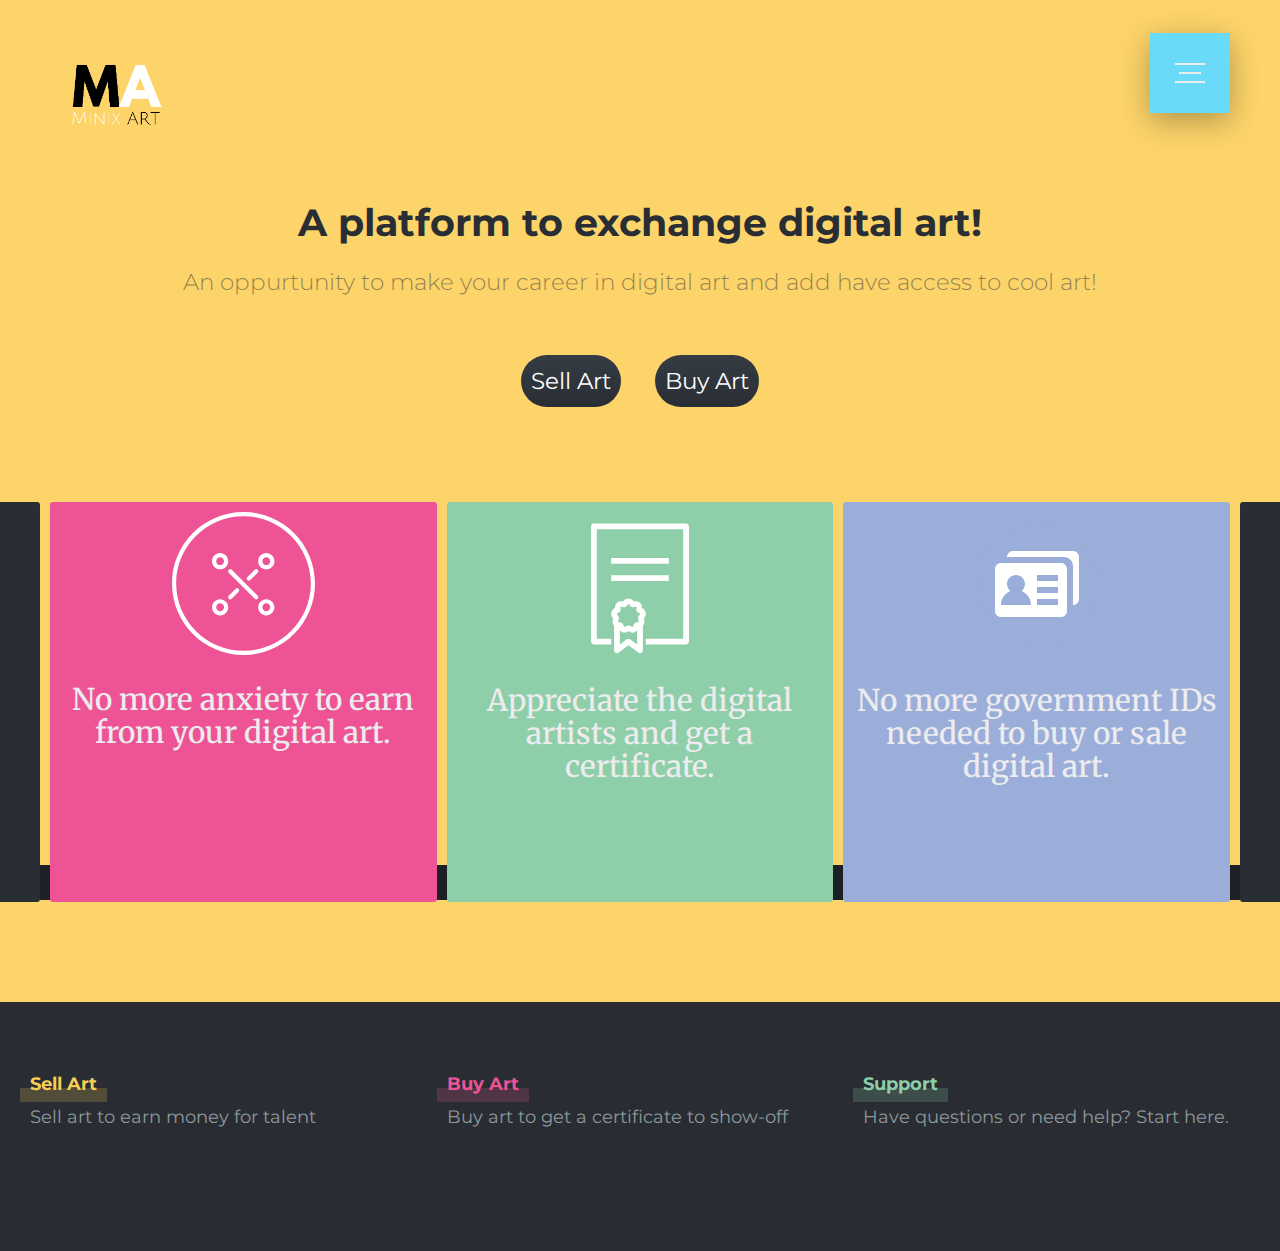
==== index.html @ 0205d8c0 "Added via upload" ====
<!DOCTYPE html>
<html lang="en">

<head>
  <meta charset="UTF-8">
  <meta http-equiv="X-UA-Compatible" content="IE=edge">
  <meta name="viewport" content="width=device-width, initial-scale=1.0">
  <title>Minix-Art</title>
  <link rel="stylesheet" href="https://maxcdn.bootstrapcdn.com/bootstrap/3.4.0/css/bootstrap.min.css">
  <link rel="icon" href="./assets/MINIX-Art_icon.png">
  <script src="https://ajax.googleapis.com/ajax/libs/jquery/3.4.1/jquery.min.js"></script>

  <script src="https://maxcdn.bootstrapcdn.com/bootstrap/3.4.0/js/bootstrap.min.js"></script>
  <link rel="stylesheet" href="https://cdnjs.cloudflare.com/ajax/libs/animate.css/4.1.1/animate.min.css" />
  <link rel="stylesheet" href="https://cdnjs.cloudflare.com/ajax/libs/font-awesome/4.7.0/css/font-awesome.min.css">
  <link rel="stylesheet" href="./style/footer.css">
  <link rel="stylesheet" href="./style/nav.css">
  <link rel="stylesheet" href="./style/minix-art.css">

</head>

<body>


  <a href="#" class="logo">
    <img src="./assets/MINIX_Art_Logo-removebg-preview.png" alt="">
  </a>

  <input class="menu-icon" type="checkbox" id="menu-icon" name="menu-icon" />
  <label for="menu-icon"></label>
  <nav class="nav">
    <ul class="pt-5">
      <li><a href="#">Work</a></li>
      <li><a href="#">Studio</a></li>
      <li><a href="#">News</a></li>
      <li><a href="#">Contacts</a></li>
    </ul>
  </nav>


  <div class="ma_box-main">
    <h2 class="ma_title animate__animated animate__bounceInLeft ">A platform to exchange digital art!</h2>
    <div class="ma_note animate__animated animate__slideInRight">
      An oppurtunity to make your career in digital art and add have access to cool art!</div>
    <a class="ma_button btn animate__animated animate__lightSpeedInLeft" href="/Minix-Art/sell">Sell Art</a>
    <a class="ma_button btn animate__animated animate__lightSpeedInRight" href="/Minix-Art/buy">Buy Art</a>
  </div>
  <div class="owl-carousel owl-theme animate__animated animate__slideInDown">
    <div class="item" id="item1">
      <svg id="s1" height="143" viewBox="0 0 512 512">
        <path
          d="M172.34 205c-16.01 0-29.03-13.02-29.03-29.03s13.02-29.03 29.03-29.03 29.03 13.02 29.03 29.03S188.35 205 172.34 205zm0-43.15c-7.78 0-14.12 6.33-14.12 14.12s6.33 14.12 14.12 14.12c7.78 0 14.12-6.33 14.12-14.12s-6.34-14.12-14.12-14.12zM172.34 370.23c-16.01 0-29.03-13.02-29.03-29.03s13.02-29.03 29.03-29.03 29.03 13.02 29.03 29.03-13.02 29.03-29.03 29.03zm0-43.15c-7.78 0-14.12 6.33-14.12 14.12s6.33 14.12 14.12 14.12c7.78 0 14.12-6.33 14.12-14.12s-6.34-14.12-14.12-14.12zM337.62 370.23c-16 0-29.03-13.02-29.03-29.03s13.02-29.03 29.03-29.03 29.03 13.02 29.03 29.03-13.02 29.03-29.03 29.03zm0-43.15c-7.78 0-14.12 6.33-14.12 14.12s6.33 14.12 14.12 14.12 14.12-6.33 14.12-14.12-6.34-14.12-14.12-14.12zM337.62 205c-16 0-29.03-13.02-29.03-29.03s13.02-29.03 29.03-29.03 29.03 13.02 29.03 29.03S353.63 205 337.62 205zm0-43.15c-7.78 0-14.12 6.33-14.12 14.12s6.33 14.12 14.12 14.12 14.12-6.33 14.12-14.12-6.34-14.12-14.12-14.12zM296.36 310.48l-93.3-93.3a7.454 7.454 0 0 1 10.54-10.54l93.3 93.3a7.454 7.454 0 0 1 0 10.54 7.436 7.436 0 0 1-10.54 0zM275.19 245.81c-1.91 0-3.82-.73-5.27-2.18a7.454 7.454 0 0 1 0-10.54l26.44-26.45a7.454 7.454 0 0 1 10.54 10.54l-26.44 26.45a7.452 7.452 0 0 1-5.27 2.18zM203.06 310.48a7.454 7.454 0 0 1 0-10.54l25.05-25.05a7.454 7.454 0 0 1 10.54 10.54l-25.05 25.05a7.436 7.436 0 0 1-10.54 0z">
        </path>
        <path
          d="M256 512C114.84 512 0 397.16 0 256S114.84 0 256 0s256 114.84 256 256-114.84 256-256 256zm0-497.09C123.06 14.91 14.91 123.06 14.91 256S123.06 497.09 256 497.09 497.09 388.94 497.09 256 388.94 14.91 256 14.91z">
        </path>
      </svg>
      <h2>No more anxiety to earn from your digital art.</h2>

    </div>
    <div class="item" id="item2">
      <svg xmlns="http://www.w3.org/2000/svg" x="0px" y="0px" width="144" height="144" viewBox="0 0 172 172"
        style="fill: white;">
        <g fill="none" fill-rule="nonzero" stroke="none" stroke-width="1" stroke-linecap="butt" stroke-linejoin="miter"
          stroke-miterlimit="10" stroke-dasharray="" stroke-dashoffset="0" font-family="none" font-weight="none"
          font-size="none" text-anchor="none" style="mix-blend-mode: normal">
          <path d="M0,172v-172h172v172z" fill="#8ecea8"></path>
          <g fill="#ffffff">
            <path
              d="M30.315,13.76c-1.63937,0.30906 -2.82187,1.76031 -2.795,3.44v137.6c0,1.89469 1.54531,3.44 3.44,3.44h20.64v-6.88h-17.2v-130.72h103.2v130.72h-44.72v6.88h48.16c1.89469,0 3.44,-1.54531 3.44,-3.44v-137.6c0,-1.89469 -1.54531,-3.44 -3.44,-3.44h-110.08c-0.1075,0 -0.215,0 -0.3225,0c-0.1075,0 -0.215,0 -0.3225,0zM51.6,55.04v6.88h68.8v-6.88zM51.6,75.68v6.88h68.8v-6.88zM72.24,103.2c-2.66062,0 -4.85094,1.47813 -6.45,3.5475c-2.39187,-0.52406 -4.97187,-0.40312 -7.095,1.29c-2.10969,1.69313 -2.66062,4.3 -2.58,6.7725c-2.23062,1.22281 -4.07156,3.06375 -4.515,5.6975c-0.43,2.60688 0.73906,4.91813 2.365,6.7725c-0.9675,2.44563 -1.06156,5.17344 0.215,7.31c0.22844,0.38969 0.56438,0.645 0.86,0.9675v29.5625c-0.01344,1.30344 0.71219,2.49938 1.88125,3.09063c1.15563,0.59125 2.55313,0.48375 3.60125,-0.29563l11.7175,-8.815l11.7175,8.815c1.04813,0.77938 2.44563,0.88688 3.60125,0.29563c1.16906,-0.59125 1.89469,-1.78719 1.88125,-3.09063v-29.5625c0.29563,-0.3225 0.63156,-0.57781 0.86,-0.9675c1.49156,-2.48594 1.16906,-5.02562 0.215,-7.31c1.62594,-1.85437 2.795,-4.16562 2.365,-6.7725c-0.44344,-2.63375 -2.28437,-4.47469 -4.515,-5.6975c0.08063,-2.4725 -0.47031,-5.07937 -2.58,-6.7725c-2.12312,-1.69312 -4.70312,-1.81406 -7.095,-1.29c-1.55875,-1.97531 -3.74906,-3.5475 -6.45,-3.5475zM79.12,107.3925c0.14781,0.1075 0.43,0.3225 0.3225,0.215l-0.1075,0.1075c-0.06719,-0.1075 -0.14781,-0.215 -0.215,-0.3225zM72.24,110.08c1.10188,0 1.20938,0.20156 1.505,1.075c0.17469,0.52406 0.47031,1.00781 0.86,1.3975c0.17469,0.17469 0.38969,0.40313 1.29,0.86c0.90031,0.45688 1.65281,0.43 1.8275,0.43c0.63156,0.02688 1.27656,-0.12094 1.8275,-0.43c0.51063,-0.30906 1.43781,-0.40312 1.935,0c0.57781,0.47031 0.57781,0.63156 0.215,1.72c-0.13437,0.37625 -0.215,0.77938 -0.215,1.1825c0,0.47031 0.24188,0.5375 0.43,0.9675c0.12094,1.54531 1.26313,2.83531 2.795,3.1175c0.5375,0.09406 1.19594,0.7525 1.29,1.29c0.09406,0.59125 -0.24187,1.30344 -0.7525,1.6125c-0.99437,0.63156 -1.6125,1.72 -1.6125,2.9025v1.075c-0.01344,0.72563 0.215,1.45125 0.645,2.0425c0.09406,0.13438 0.24188,1.505 0.1075,1.72c-0.30906,0.51063 -1.02125,0.84656 -1.6125,0.7525c-1.26312,-0.22844 -2.55312,0.26875 -3.3325,1.29c0,0.04031 0,0.06719 0,0.1075c-0.12094,0.09406 -0.06719,0.08063 -0.215,0.215c-0.04031,0.04031 -0.06719,-0.04031 -0.1075,0c-0.68531,0.645 -1.06156,1.53188 -1.075,2.4725c0,0.91375 0,0.92719 -0.7525,1.1825c-0.14781,0.06719 -0.29562,0.13438 -0.43,0.215c-0.02687,-0.01344 0.06719,0 -0.1075,0c-0.22844,0 -0.90031,-0.25531 -1.3975,-0.7525c-0.65844,-0.645 -1.55875,-0.99437 -2.4725,-0.9675h-1.29c-0.91375,-0.02687 -1.81406,0.3225 -2.4725,0.9675c-0.56437,0.56438 -1.1825,0.79281 -1.935,0.5375c-0.41656,-0.22844 -0.7525,-0.69875 -0.7525,-1.1825c0,-0.65844 -0.3225,-1.54531 -0.7525,-2.15c-0.38969,-0.55094 -0.73906,-0.81969 -0.9675,-0.9675c-0.79281,-0.79281 -1.90812,-1.15562 -3.01,-0.9675c-0.59125,0.09406 -1.30344,-0.24187 -1.6125,-0.7525c-0.40312,-0.68531 -0.5375,-0.94062 0,-1.6125c0.48375,-0.60469 0.7525,-1.37062 0.7525,-2.15v-1.075c0,-1.1825 -0.61812,-2.27094 -1.6125,-2.9025c-0.51062,-0.30906 -0.84656,-1.02125 -0.7525,-1.6125c0.09406,-0.5375 0.7525,-1.19594 1.29,-1.29c1.53188,-0.28219 2.67406,-1.57219 2.795,-3.1175c0.18813,-0.43 0.43,-0.49719 0.43,-0.9675c0,-0.40312 -0.08062,-0.80625 -0.215,-1.1825c-0.36281,-1.08844 -0.36281,-1.24969 0.215,-1.72c0.49719,-0.40312 1.42438,-0.30906 1.935,0c1.06156,0.61813 2.37844,0.61813 3.44,0c0.04031,0 0.06719,0 0.1075,0c0.04031,-0.04031 0.06719,-0.06719 0.1075,-0.1075c0.06719,-0.02687 0.14781,-0.06719 0.215,-0.1075c0.90031,-0.37625 1.6125,-1.11531 1.935,-2.0425c0.17469,-0.5375 0.9675,-1.075 1.505,-1.075zM61.92,141.255c0.77938,0.99438 1.72,1.78719 2.9025,2.2575c0.04031,0.04031 0.06719,0.06719 0.1075,0.1075c2.60688,0.87344 5.11969,0.1075 7.2025,-1.1825c0.02688,-0.01344 0.08063,0.01344 0.1075,0h0.645c1.22281,0.71219 2.31125,1.72 3.87,1.72c0.59125,0 1.77375,-0.25531 2.795,-0.645c0.05375,-0.05375 0.14781,-0.08062 0.215,-0.1075c0.06719,-0.02687 0.14781,0.04031 0.215,0v-0.1075c1.06156,-0.44344 1.90813,-1.11531 2.58,-1.935v16.8775l-8.2775,-6.235c-1.20937,-0.90031 -2.87562,-0.90031 -4.085,0l-8.2775,6.235z">
            </path>
          </g>
        </g>
      </svg>
      <h2>Appreciate the digital artists and get a certificate.</h2>
    </div>

    <div class="item" id="item3">
      <svg xmlns="http://www.w3.org/2000/svg" x="0px" y="0px" width="144" height="144" viewBox="0 0 172 172"
        style=" fill:#ffffff;">
        <g transform="">
          <g fill="none" fill-rule="nonzero" stroke="none" stroke-width="1" stroke-linecap="butt"
            stroke-linejoin="miter" stroke-miterlimit="10" stroke-dasharray="" stroke-dashoffset="0" font-family="none"
            font-weight="none" font-size="none" text-anchor="none" style="mix-blend-mode: normal">
            <path d="M0,172v-172h172v172z" fill="#9baed9"></path>
            <g>
              <circle cx="24" cy="24" transform="scale(3.58333,3.58333)" r="20" fill="#9baed9"></circle>
              <path
                d="M114.66667,60.91667h-71.66667c-3.95958,0 -7.16667,3.20708 -7.16667,7.16667v50.16667c0,3.95958 3.20708,7.16667 7.16667,7.16667h71.66667c3.95958,0 7.16667,-3.20708 7.16667,-7.16667v-50.16667c0,-3.95958 -3.20708,-7.16667 -7.16667,-7.16667zM43,111.08333c0,-7.568 4.7085,-14.00725 11.34483,-16.63383c-2.52625,-1.96725 -4.17817,-5.00233 -4.17817,-8.4495c0,-5.93758 4.81242,-10.75 10.75,-10.75c5.93758,0 10.75,4.81242 10.75,10.75c0,3.44717 -1.65192,6.48225 -4.17817,8.4495c6.63633,2.62658 11.34483,9.06583 11.34483,16.63383zM111.08333,111.08333h-25.08333v-7.16667h25.08333zM111.08333,96.75h-25.08333v-7.16667h25.08333zM111.08333,82.41667h-25.08333v-7.16667h25.08333z"
                fill="#ffffff"></path>
              <path
                d="M129,46.58333h-71.66667c-3.95958,0 -7.16667,3.20708 -7.16667,7.16667h68.08333c5.93758,0 10.75,4.81242 10.75,10.75v46.58333c3.95958,0 7.16667,-3.20708 7.16667,-7.16667v-50.16667c0,-3.95958 -3.20708,-7.16667 -7.16667,-7.16667z"
                fill="#ffffff"></path>
            </g>
            <path d="" fill="none"></path>
            <path d="" fill="none"></path>
          </g>
        </g>
      </svg>
      <h2>No more government IDs needed to buy or sale digital art.</h2>
    </div>

    <div class="item" id="item4">
      <svg xmlns="http://www.w3.org/2000/svg" x="0px" y="0px" width="150" height="150" viewBox="0 0 172 172"
        style=" fill:#ffffff;">
        <g fill="none" fill-rule="nonzero" stroke="none" stroke-width="1" stroke-linecap="butt" stroke-linejoin="miter"
          stroke-miterlimit="10" stroke-dasharray="" stroke-dashoffset="0" font-family="none" font-weight="none"
          font-size="none" text-anchor="none" style="mix-blend-mode: normal">
          <path d="M0,172v-172h172v172z" fill="#292e34"></path>
          <g fill="#ffffff">
            <path
              d="M86,11.46667c-1.44207,0.0045 -2.82948,0.55227 -3.88567,1.53411c-0.00747,0.00372 -0.01494,0.00745 -0.0224,0.0112l-60.60312,33.04505c-0.90568,0.23554 -1.73994,0.68919 -2.42995,1.32135l-0.03359,0.0224v0.0112c-1.16235,1.08285 -1.82332,2.59943 -1.82526,4.18802c0,3.16643 2.5669,5.73333 5.73333,5.73333v80.26667c0,6.33533 5.13133,11.46667 11.46667,11.46667h103.2c6.33533,0 11.46667,-5.13133 11.46667,-11.46667v-80.26667c3.16643,0 5.73333,-2.5669 5.73333,-5.73333c-0.00194,-1.58859 -0.6629,-3.10517 -1.82526,-4.18802c0,-0.00373 0,-0.00747 0,-0.0112l-0.0224,-0.0112c-0.69202,-0.6378 -1.5304,-1.09545 -2.44114,-1.33255l-60.60312,-33.04505l-0.0224,-0.0112c-1.0562,-0.98184 -2.44361,-1.52961 -3.88567,-1.53411zM80.26667,48.73333h11.46667v9.1263c10.17667,1.79453 17.03571,8.45953 17.35677,17.55833h-11.80261c-0.5848,-4.74147 -4.99194,-7.89453 -11.06354,-7.89453c-6.278,0 -10.42526,2.91074 -10.42526,7.48021c0,3.698 2.85869,5.81584 9.88776,7.31224l7.23386,1.54531c12.0572,2.53413 17.25599,7.73229 17.25599,17.04323c-0.00573,10.4232 -6.91324,17.32193 -18.44297,19.04766v9.04792h-11.46667v-9.01433c-11.0768,-1.62253 -18.04737,-8.15002 -18.44297,-17.79349h12.13854c0.5848,4.86187 5.48366,7.98411 12.55286,7.98411c6.52453,0 11.14192,-3.16364 11.14192,-7.69297c0,-3.82413 -2.99647,-6.02099 -10.35808,-7.60339l-7.81614,-1.66849c-10.93347,-2.2876 -16.29297,-7.97695 -16.29297,-17.12161c0,-9.60333 6.61349,-16.37314 17.07683,-18.20781z">
            </path>
          </g>
        </g>
      </svg>
      <h2>Fast and secure bank transfers.</h2>
    </div>
    <!-- #80cee1 -->
  </div>




  <footer class="footer animate__animated animate__animated animate__bounceInLeft">
    <div class="footer__box">
      <div class="footer__row">
        <div class="footer__section col-lg-4 col-md-6 col-xs-12  animate__animated animate__tada">
          <a href="/Minix-Art/sell" class="footer__section-title footer__section-title--style1 ">Sell Art</a>
          <div class="footer__section-note">Sell art to earn money for talent</div>
        </div>

        <div class="footer__section col-lg-4 col-md-6 col-xs-12 animate__animated animate__tada">
          <a href="#" class="footer__section-title footer__section-title--style3">Buy Art</a>
          <div class="footer__section-note"> Buy art to get a certificate to show-off </div>
        </div>
        <div class="footer__section col-lg-4 col-md-6 col-xs-12 animate__animated animate__tada">
          <a href="mailto:rahilsalecha12@gmail.com" target="_blank"
            class="footer__section-title footer__section-title--style2">Support</a>
          <div class="footer__section-note">Have questions or need help? Start here.
          </div>
        </div>
      </div>
    </div>
    <div class="footer_rights animate__animated animate__tada">By: Minix-Developers (Rahil Salecha)</div>
  </footer>



  <script src="https://cdnjs.cloudflare.com/ajax/libs/jquery/3.6.0/jquery.min.js"
    integrity="sha512-894YE6QWD5I59HgZOGReFYm4dnWc1Qt5NtvYSaNcOP+u1T9qYdvdihz0PPSiiqn/+/3e7Jo4EaG7TubfWGUrMQ=="
    crossorigin="anonymous" referrerpolicy="no-referrer"></script>
  <script src="https://cdnjs.cloudflare.com/ajax/libs/OwlCarousel2/2.3.4/owl.carousel.min.js"
    integrity="sha512-bPs7Ae6pVvhOSiIcyUClR7/q2OAsRiovw4vAkX+zJbw3ShAeeqezq50RIIcIURq7Oa20rW2n2q+fyXBNcU9lrw=="
    crossorigin="anonymous" referrerpolicy="no-referrer"></script>
  <link rel="stylesheet" href="https://cdnjs.cloudflare.com/ajax/libs/OwlCarousel2/2.3.4/assets/owl.carousel.min.css"
    integrity="sha512-tS3S5qG0BlhnQROyJXvNjeEM4UpMXHrQfTGmbQ1gKmelCxlSEBUaxhRBj/EFTzpbP4RVSrpEikbmdJobCvhE3g=="
    crossorigin="anonymous" referrerpolicy="no-referrer" />
  <script src="owl-carousel.js"></script>
</body>

</html>
---- style/footer.css ----
.footer {
    padding: 70px 0;
    background-color: #292d33;
    position:relative;
    bottom:0;
    width:100%;
  }
  
  .footer__box {
    margin-right: auto;
    margin-left: auto;
    padding-right: 15px;
    padding-left: 15px
  }
  
 .footer__row {
    display: -webkit-flex;
    display: flex;
    -webkit-flex-wrap: wrap;
    flex-wrap: wrap;
    margin-top: -70px;
    margin-bottom: 52px
  }
  
  .footer__section {
    margin-top: 70px
  }
  
  .footer__section-title {
    transition: opacity .2s ease-in-out;
    position: relative;
    display: inline-block;
    margin-bottom: 10px;
    text-decoration: none;
    color: #fff;
    font-size: 18px;
    font-weight: 700;
    line-height: 1.27778em
  }
  
  .footer__section-title:hover {
    opacity: .7
  }
  
  .footer__section-title:before {
    position: absolute;
    right: -10px;
    bottom: -6px;
    left: -10px;
    height: 14px;
    content: ""
  }
  
  .footer__section-title--style1 {
    color: #f6ce55
  }
  .footer__section-title--style1:before {
    background-color: rgba(246, 206, 85, .2)
  }
  .footer__section-title--style1:hover{
    color: rgba(246, 206, 85, .7);
    text-decoration: none;
  }
  
  .footer__section-title--style2 {
    color: #8ecea8
  }
  .footer__section-title--style2:before {
    background-color: rgba(142, 206, 168, .2)
  }
  .footer__section-title--style2:hover {
    color: rgba(142, 206, 168, .7);
    text-decoration: none;
  }
  
  
  
  .footer__section-title--style3 {
    color: #ee5495
  }
  .footer__section-title--style3:before {
    background-color: rgba(238, 84, 149, .2)
  }
  .footer__section-title--style3:hover {
    color: rgba(238, 84, 149, .7);
    text-decoration: none;
  }
  
  
  
  .footer__section-note {
    color: #8e999b;
    font-size: 18px;
    font-weight: 400;
    line-height: 1.27778em
  }
  .footer_rights{
    width: 100%;
    text-align: center;
    bottom:0;
    position: fixed;
    padding: 5px;
    background-color:#1d2125;
  }
---- style/nav.css ----
@import url('https://fonts.googleapis.com/css2?family=Montserrat:wght@300;400;500;600;700;800;900&display=swap');

.section-center{
  position: absolute;
  top: 50%;
  left: 0;
  display: block;
  width: 100%;
  padding: 0;
  margin: 0;
  z-index: 6;
  text-align: center;
  transform: translateY(-50%);
}

[type="checkbox"]:checked,
[type="checkbox"]:not(:checked){
  position: absolute;
  left: -9999px;
}
.menu-icon:checked + label,
.menu-icon:not(:checked) + label{
  position: fixed;
  top: 63px;
  right: 75px;
  display: block;
  width: 30px;
  height: 30px;
  padding: 0;
  margin: 0;
  cursor: pointer;
  z-index: 10;
}
.menu-icon:checked + label:before,
.menu-icon:not(:checked) + label:before{
  position: absolute;
  content: '';
  display: block;
  width: 30px;
  height: 20px;
  z-index: 20;
  top: 0;
  left: 0;
  border-top: 2px solid #ececee;
  border-bottom: 2px solid #ececee;
  transition: border-width 100ms 1500ms ease, 
              top 100ms 1600ms cubic-bezier(0.23, 1, 0.32, 1),
              height 100ms 1600ms cubic-bezier(0.23, 1, 0.32, 1), 
              background-color 200ms ease,
              transform 200ms cubic-bezier(0.23, 1, 0.32, 1);
}
.menu-icon:checked + label:after,
.menu-icon:not(:checked) + label:after{
  position: absolute;
  content: '';
  display: block;
  width: 22px;
  height: 2px;
  z-index: 20;
  top: 10px;
  right: 4px;
  background-color: #ececee;
  margin-top: -1px;
  transition: width 100ms 1750ms ease, 
              right 100ms 1750ms ease,
              margin-top 100ms ease, 
              transform 200ms cubic-bezier(0.23, 1, 0.32, 1);
}
.menu-icon:checked + label:before{
  top: 10px;
  transform: rotate(45deg);
  height: 2px;
  background-color: #ececee;
  border-width: 0;
  transition: border-width 100ms 340ms ease, 
              top 100ms 300ms cubic-bezier(0.23, 1, 0.32, 1),
              height 100ms 300ms cubic-bezier(0.23, 1, 0.32, 1), 
              background-color 200ms 500ms ease,
              transform 200ms 1700ms cubic-bezier(0.23, 1, 0.32, 1);
}
.menu-icon:checked + label:after{
  width: 30px;
  margin-top: 0;
  right: 0;
  transform: rotate(-45deg);
  transition: width 100ms ease,
              right 100ms ease,  
              margin-top 100ms 500ms ease, 
              transform 200ms 1700ms cubic-bezier(0.23, 1, 0.32, 1);
}

.nav{
  position: fixed;
  top: 33px;
  right: 50px;
  display: block;
  width: 80px;
  height: 80px;
  padding: 0;
  margin: 0;
  z-index: 9;
  overflow: hidden;
  box-shadow: 0 8px 30px 0 rgba(0,0,0,0.3);
  background-color: #69dbf8;
  animation: border-transform 7s linear infinite;
  transition: top 350ms 1100ms cubic-bezier(0.23, 1, 0.32, 1),  
              right 350ms 1100ms cubic-bezier(0.23, 1, 0.32, 1),
              transform 250ms 1100ms ease,
              width 650ms 400ms cubic-bezier(0.23, 1, 0.32, 1),
              height 650ms 400ms cubic-bezier(0.23, 1, 0.32, 1);
}
@keyframes border-transform{
    0%,100% { border-radius: 63% 37% 54% 46% / 55% 48% 52% 45%; } 
  14% { border-radius: 40% 60% 54% 46% / 49% 60% 40% 51%; } 
  28% { border-radius: 54% 46% 38% 62% / 49% 70% 30% 51%; } 
  42% { border-radius: 61% 39% 55% 45% / 61% 38% 62% 39%; } 
  56% { border-radius: 61% 39% 67% 33% / 70% 50% 50% 30%; } 
  70% { border-radius: 50% 50% 34% 66% / 56% 68% 32% 44%; } 
  84% { border-radius: 46% 54% 50% 50% / 35% 61% 39% 65%; } 
}

.menu-icon:checked ~ .nav {
  animation-play-state: paused;
  top: 50%;
  right: 50%;
  transform: translate(50%, -50%);
  width: 200%;
  height: 200%;
  transition: top 350ms 700ms cubic-bezier(0.23, 1, 0.32, 1),  
              right 350ms 700ms cubic-bezier(0.23, 1, 0.32, 1),
              transform 250ms 700ms ease,
              width 750ms 1000ms cubic-bezier(0.23, 1, 0.32, 1),
              height 750ms 1000ms cubic-bezier(0.23, 1, 0.32, 1);
}

.nav ul{
  position: absolute;
  top: 50%;
  left: 0;
  display: block;
  width: 100%;
  padding: 0;
  margin: 0;
  z-index: 6;
  text-align: center;
  transform: translateY(-50%);
  list-style: none;
}
.nav ul li{
  position: relative;
  display: block;
  width: 100%;
  padding: 0;
  margin: 10px 0;
  text-align: center;
  list-style: none;
  pointer-events: none;
  opacity: 0;
  visibility: hidden;
  transform: translateY(30px);
  transition: all 250ms linear;
}
.nav ul li:nth-child(1){
  transition-delay: 200ms;
}
.nav ul li:nth-child(2){
  transition-delay: 150ms;
}
.nav ul li:nth-child(3){
  transition-delay: 100ms;
}
.nav ul li:nth-child(4){
  transition-delay: 50ms;
}
.nav ul li a{
  font-family: 'Montserrat', sans-serif;
  font-size: 9vh;
  text-transform: uppercase;
  line-height: 1.2;
  font-weight: 800;
  display: inline-block;
  position: relative;
  color: #ececee;
  transition: all 250ms linear;
}
.nav ul li a:hover{
  text-decoration: none;
  color: #03708b;
}
.nav ul li a:after{
  display: block;
  position: absolute;
  top: 50%;
  content: '';
  height: 2vh;
  margin-top: -1vh;
  width: 0;
  left: 0;
  background-color:#FCD469;
  opacity: 0.8;
  transition: width 250ms linear;
}
.nav ul li a:hover:after{
  width: 100%;
}


.menu-icon:checked ~ .nav  ul li {
  pointer-events: auto;
  visibility: visible;
  opacity: 1;
  transform: translateY(0);
  transition: opacity 350ms ease,
              transform 250ms ease;
}
.menu-icon:checked ~ .nav ul li:nth-child(1){
  transition-delay: 1400ms;
}
.menu-icon:checked ~ .nav ul li:nth-child(2){
  transition-delay: 1480ms;
}
.menu-icon:checked ~ .nav ul li:nth-child(3){
  transition-delay: 1560ms;
}
.menu-icon:checked ~ .nav ul li:nth-child(4){
  transition-delay: 1640ms;
}



.logo {
	position: absolute;
	top: 60px;
	left: 50px;
	display: block;
	z-index: 11;
	transition: all 250ms linear;
}
.logo img {
	height: 70px;
	width: auto;
	display: block;
}



@media screen and (max-width: 991px) {
  .menu-icon:checked + label,
  .menu-icon:not(:checked) + label{
    right: 55px;
  }
  .logo {
    left: 30px;
  }
  .nav{
    right: 30px;
  }

  .nav ul li a{
    font-size: 8vh;
  }
}
---- style/minix-art.css ----
@import url('https://fonts.googleapis.com/css2?family=Montserrat:wght@300;400;500;600;700;800;900&display=swap');
@import url('https://fonts.googleapis.com/css2?family=Merriweather&display=swap');
* {
	-webkit-user-select: text;
	-moz-user-select: text;
	-ms-user-select: text; 
	user-select: text;
   }

body {
	font-family: 'Montserrat', sans-serif;
	font-weight: 300;
	font-size: 15px;
	line-height: 1.7;
	color: #ececee;
	background-color: #FCD469;
	overflow: visible !important;
}

.ma_box-main {
	margin-top: 200px;
	margin-right: auto;
	margin-left: auto;
	text-align: center;
	margin-bottom: 80px;
	overflow: visible;
}

.ma_title {
	margin: 0 0 20px;
	color: #292e34;
	font-size: 2.5em;
	font-weight: 700;
	line-height: 1.21429em;
	padding: 0 50px;
}

.ma_note {
	margin-bottom: 42px;
	color: rgba(41, 46, 52, .5);
	font-size: 1.5em;
	line-height: 1.44444em;
	padding: 0 50px;
}

.btn{
	height: fit-content;
	width: fit-content;
	padding: 10px;
	background: linear-gradient(0deg, #292e34 , #353c44);
	border: none;
	font-size: 1.5em;
	margin:15px;
	border-radius: 75px;
	color: white
}
.btn:hover {
	height: fit-content;
	width: fit-content;
	padding: 10px;
	background: rgb(0, 0, 0);
	transition: ease-in-out,1s;
	background: linear-gradient(0deg, #ee5495 1%, #8ecea8 60%);
	border: none;
	font-size: 1.5em;
	margin:15px;
	border-radius: 75px;

}
.owl-carousel{
	margin-bottom: 100px;

}
.item{
	padding: 10px;
	text-align: center;
	border-radius: 3px;
	height: 400px;
	font-family: 'Merriweather', serif;
}
#item1{
	background-color: #ee5495;
}
.item svg{
	fill: white;
}
#item2{
	background-color: #8ecea8;
}
#item3{
	background-color: #9baed9;
}
#item4{
	background-color: #292e34;
}
::selection{
	background-color: #292e34;
	color: #FCD469;
}
.sell_input{
	width: 70%;
	border-radius: 75px;
	background: transparent;
	color:#292e34;
	border: 2px solid white;
	font-size: 22px;
	margin: 10px;
}
#thanks{
	display: none;
}
@media only screen and (max-width: 600px) {
	.sell_input{
		width: 80%;
	}
  }
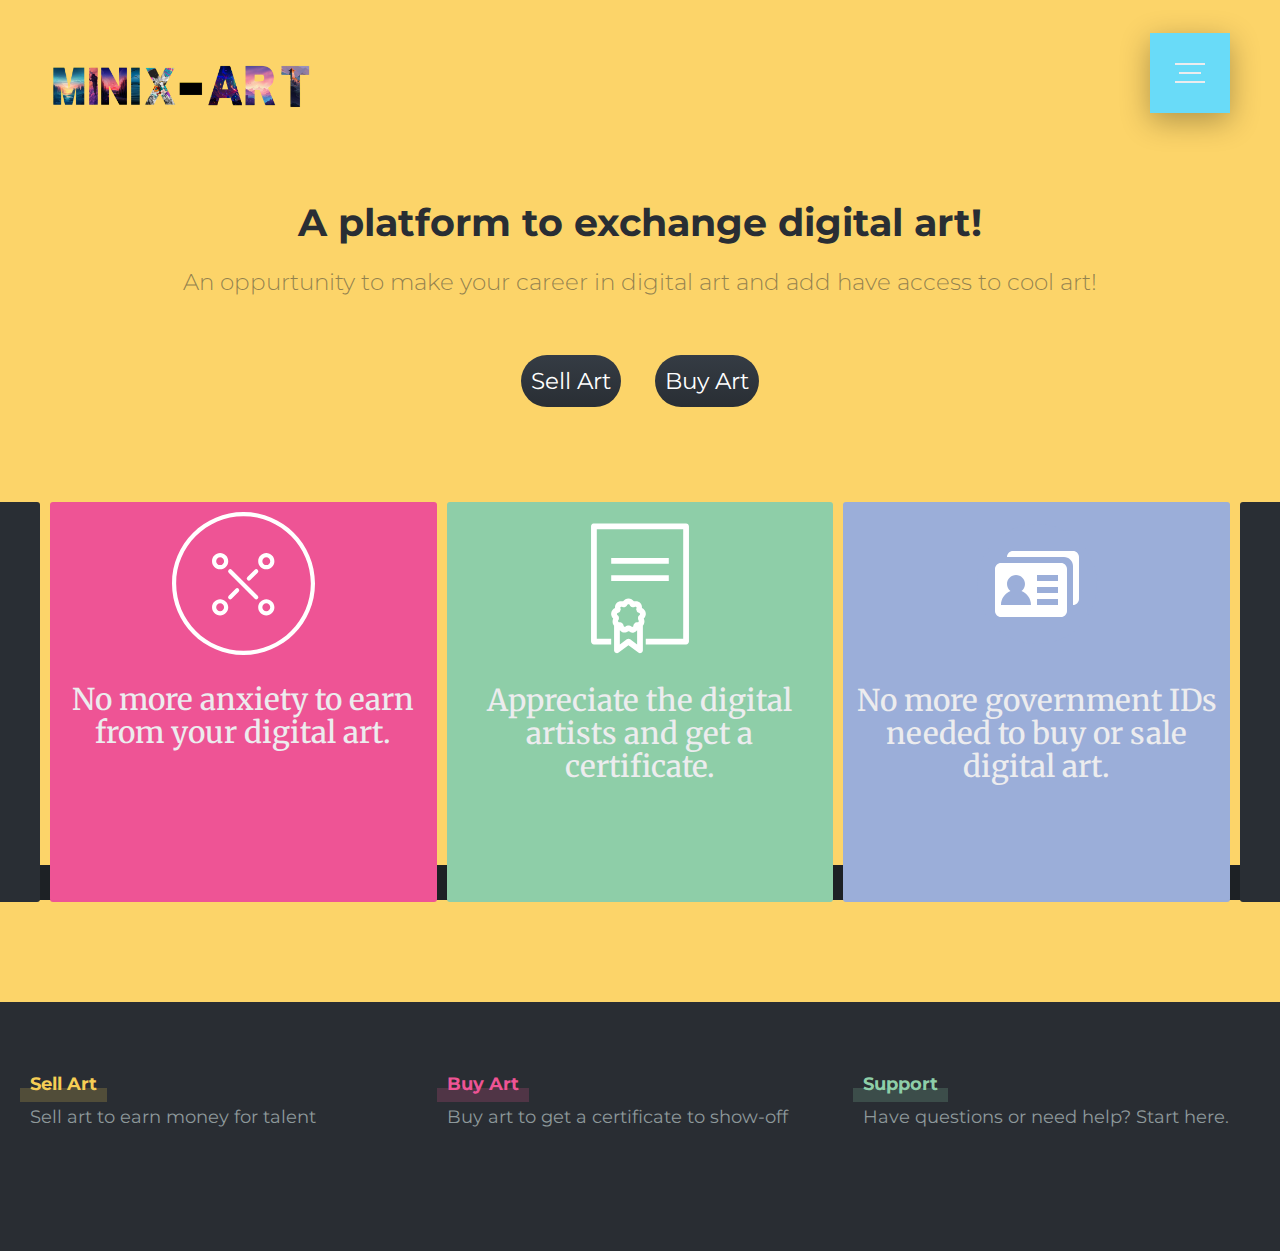
==== commit 120ede94: "Added via upload" ====
--- a/index.html
+++ b/index.html
@@ -19,24 +19,23 @@
 
 </head>
 
-<body>
+<body oncontextmenu="return false;">
 
 
   <a href="#" class="logo">
-    <img src="./assets/MINIX_Art_Logo-removebg-preview.png" alt="">
+    <img src="./assets/MINIX-Art Logo.png" alt="">
   </a>
 
   <input class="menu-icon" type="checkbox" id="menu-icon" name="menu-icon" />
   <label for="menu-icon"></label>
   <nav class="nav">
     <ul class="pt-5">
-      <li><a href="#">Work</a></li>
-      <li><a href="#">Studio</a></li>
-      <li><a href="#">News</a></li>
-      <li><a href="#">Contacts</a></li>
+      <li><a href="https://rrs12.github.io/Minix-Art">Home</a></li>
+      <li><a href="https://rrs12.github.io/Minix-Art/buy">Buy</a></li>
+      <li><a href="https://rrs12.github.io/Minix-Art/sell">Sell</a></li>
+      <li><a href="mailto:rahilsalecha12@gmail.com">Contact</a></li>
     </ul>
   </nav>
-
 
   <div class="ma_box-main">
     <h2 class="ma_title animate__animated animate__bounceInLeft ">A platform to exchange digital art!</h2>
--- a/style/nav.css
+++ b/style/nav.css
@@ -237,7 +237,7 @@
 	transition: all 250ms linear;
 }
 .logo img {
-	height: 70px;
+	height: 50px;
 	width: auto;
 	display: block;
 }
@@ -260,3 +260,54 @@
     font-size: 8vh;
   }
 }
+
+@media screen and (max-width: 420px) {
+  .logo img {
+    height: 40px;
+    width: auto;
+    display: block;
+  }
+  
+}
+@media screen and (max-width: 760px) {
+  .logo img {
+    height: 45px;
+    width: auto;
+    display: block;
+  }
+  
+}
+
+
+
+@media screen and (max-width: 350px) {
+  .logo img {
+    height: 33px;
+    width: auto;
+    display: block;
+  }
+  
+}
+
+@media screen and (max-width: 315px) {
+  .logo img {
+    height: 30px;
+    width: auto;
+    display: block;
+    left: 0px !important;
+  }
+  
+}
+
+
+@media screen and (max-width: 300px) {
+  .logo img {
+    height: 25px;
+    width: auto;
+    display: block;
+    left: 0px !important;
+  }
+  
+}
+
+
--- a/style/minix-art.css
+++ b/style/minix-art.css
@@ -5,6 +5,7 @@
 	-moz-user-select: text;
 	-ms-user-select: text; 
 	user-select: text;
+	outline: none !important;
    }
 
 body {
@@ -52,19 +53,19 @@
 	font-size: 1.5em;
 	margin:15px;
 	border-radius: 75px;
-	color: white
+	color: white !important;
 }
 .btn:hover {
 	height: fit-content;
 	width: fit-content;
 	padding: 10px;
-	background: rgb(0, 0, 0);
 	transition: ease-in-out,1s;
 	background: linear-gradient(0deg, #ee5495 1%, #8ecea8 60%);
 	border: none;
 	font-size: 1.5em;
 	margin:15px;
 	border-radius: 75px;
+	color: #292e34 !important;
 
 }
 .owl-carousel{
@@ -105,7 +106,9 @@
 	border: 2px solid white;
 	font-size: 22px;
 	margin: 10px;
+	outline: none !important;
 }
+
 #thanks{
 	display: none;
 }
@@ -113,4 +116,9 @@
 	.sell_input{
 		width: 80%;
 	}
-  }+  }
+
+  ::selection{
+	background-color: #292e34;
+	color: #FCD469;
+}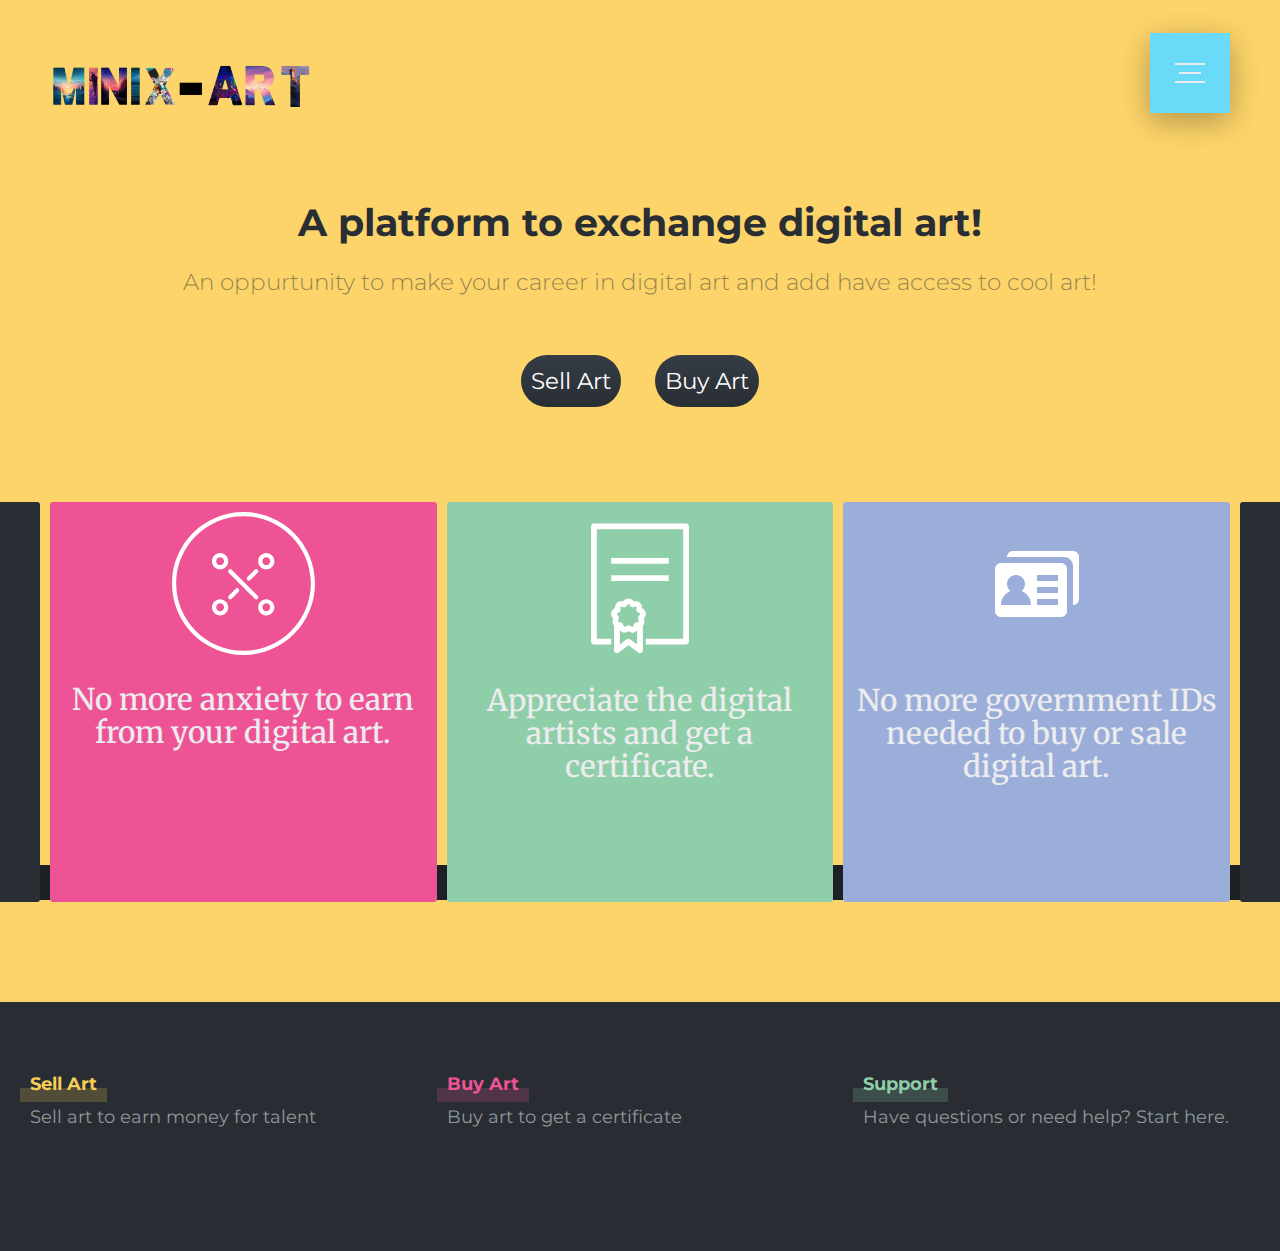
==== commit be0495ec: "update" ====
--- a/index.html
+++ b/index.html
@@ -5,6 +5,7 @@
   <meta charset="UTF-8">
   <meta http-equiv="X-UA-Compatible" content="IE=edge">
   <meta name="viewport" content="width=device-width, initial-scale=1.0">
+  <META NAME="google-site-verification" CONTENT="+nxGUDJ4QpAZ5l9Bsjdi102tLVC21AIh5d1Nl23908vVuFHs34="/>
   <title>Minix-Art</title>
   <link rel="stylesheet" href="https://maxcdn.bootstrapcdn.com/bootstrap/3.4.0/css/bootstrap.min.css">
   <link rel="icon" href="./assets/MINIX-Art_icon.png">
@@ -16,6 +17,7 @@
   <link rel="stylesheet" href="./style/footer.css">
   <link rel="stylesheet" href="./style/nav.css">
   <link rel="stylesheet" href="./style/minix-art.css">
+  <meta name="theme-color" content="#f3b304" />
 
 </head>
 
@@ -131,7 +133,7 @@
 
         <div class="footer__section col-lg-4 col-md-6 col-xs-12 animate__animated animate__tada">
           <a href="#" class="footer__section-title footer__section-title--style3">Buy Art</a>
-          <div class="footer__section-note"> Buy art to get a certificate to show-off </div>
+          <div class="footer__section-note"> Buy art to get a certificate</div>
         </div>
         <div class="footer__section col-lg-4 col-md-6 col-xs-12 animate__animated animate__tada">
           <a href="mailto:rahilsalecha12@gmail.com" target="_blank"
--- a/style/minix-art.css
+++ b/style/minix-art.css
@@ -14,7 +14,7 @@
 	font-size: 15px;
 	line-height: 1.7;
 	color: #ececee;
-	background-color: #FCD469;
+	background-color: #fcd469;
 	overflow: visible !important;
 }
 
